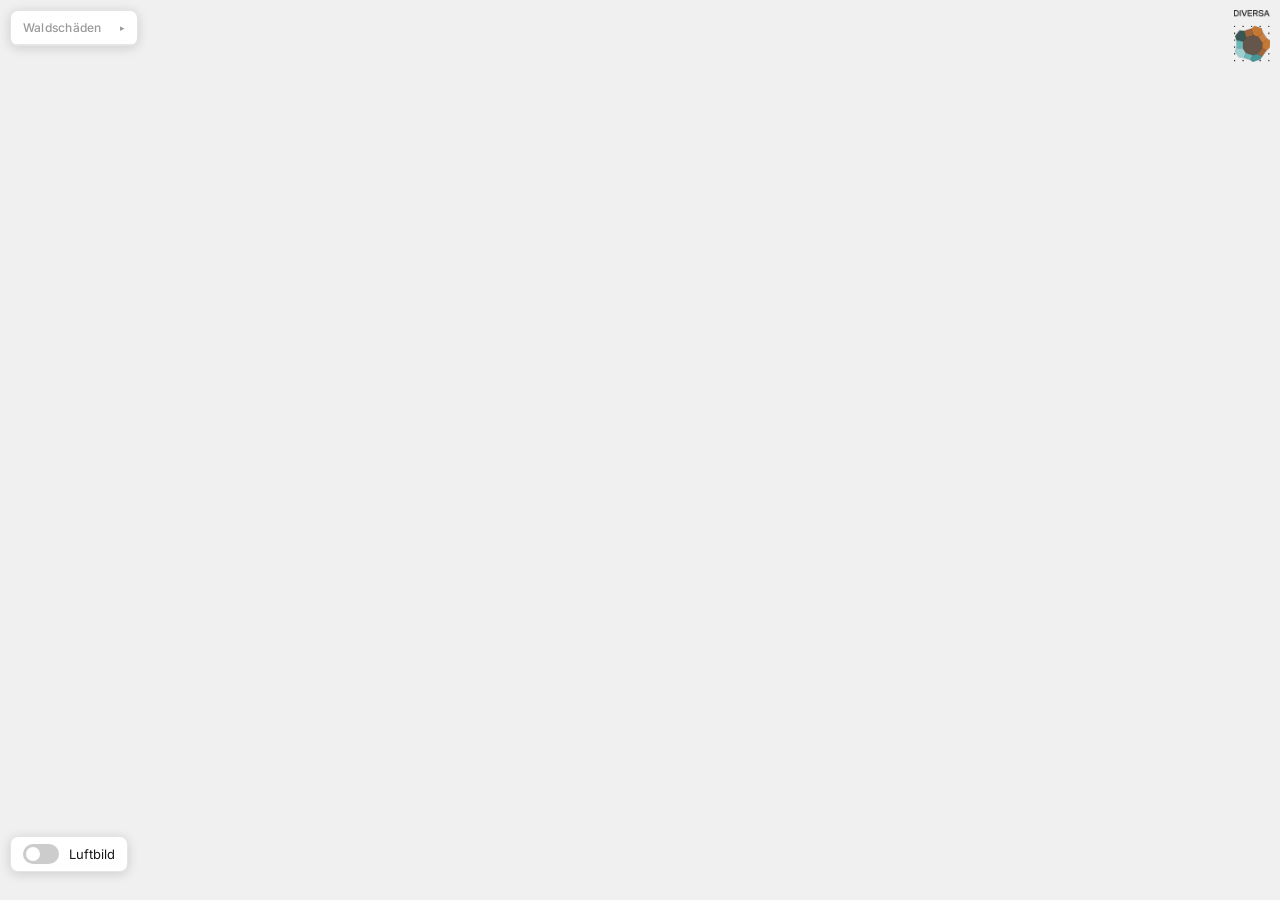
==== index.html @ a2b03061 "update format" ====
<!doctype html>
<html lang="en">

<head>
  <meta charset="utf-8" />
  <meta name="viewport" content="width=device-width,initial-scale=1" />
  <title>DIVERSA map</title>
  <link href="https://unpkg.com/maplibre-gl@5.9.0/dist/maplibre-gl.css" rel="stylesheet" />
  <link href="https://cdn.jsdelivr.net/npm/@photo-sphere-viewer/core@5.14.0/index.min.css" rel="stylesheet" />
  <link href="https://fonts.googleapis.com/css2?family=Inter:wght@400;500&display=swap" rel="stylesheet" />

  <style>
    *,
    *::before,
    *::after {
      box-sizing: border-box;
    }

    :root {
      --c-bg: #ffffff;
      --c-surface: #ffffff;
      --c-border: rgba(0, 0, 0, 0.10);
      --c-text: #1a1a1a;
      --c-muted: rgba(0, 0, 0, 0.40);
      --c-managed: #1a7abf;
      --c-rewilding: #2a9e57;
      --radius: 8px;
      --font-ui: 'Inter', -apple-system, BlinkMacSystemFont, 'Segoe UI', sans-serif;
      --trans: 200ms cubic-bezier(.4, 0, .2, 1);
    }

    html,
    body,
    #map {
      height: 100%;
      margin: 0;
      padding: 0;
    }

    body {
      background: #f0f0f0;
      font-family: var(--font-ui);
    }

    /* ── Map ── */
    #map {
      position: absolute;
      inset: 0;
    }

    /* ── Logo ── */
    #logo-wrap {
      position: absolute;
      top: 10px;
      right: 10px;
      z-index: 10;
    }

    #logo-wrap img {
      height: clamp(28px, 5vw, 52px);
      width: auto;
      opacity: .92;
    }

    /* ── Shared panel ── */
    .panel {
      position: absolute;
      z-index: 10;
      background: var(--c-surface);
      border: 1px solid var(--c-border);
      border-radius: var(--radius);
      box-shadow: 0 2px 12px rgba(0, 0, 0, .15);
      font-family: var(--font-ui);
      font-size: 13px;
      color: var(--c-text);
    }

    /* ── Imagery toggle ── */
    #control {
      bottom: 28px;
      left: 10px;
      display: flex;
      align-items: center;
      gap: 10px;
      padding: 7px 12px;
    }

    .toggle-switch {
      position: relative;
      display: inline-block;
      width: 36px;
      height: 20px;
      flex-shrink: 0;
    }

    .toggle-switch input {
      opacity: 0;
      width: 0;
      height: 0;
    }

    .slider {
      position: absolute;
      inset: 0;
      cursor: pointer;
      background: #ccc;
      border-radius: 20px;
      transition: background var(--trans);
    }

    .slider::before {
      content: '';
      position: absolute;
      width: 14px;
      height: 14px;
      left: 3px;
      bottom: 3px;
      background: white;
      border-radius: 50%;
      transition: transform var(--trans);
    }

    input:checked+.slider {
      background: #2e3236;
    }

    input:checked+.slider::before {
      transform: translateX(16px);
    }

    .layer-label {
      cursor: pointer;
      color: var(--c-text);
      font-size: 13px;
    }

    /* ── Disturbance legend (desktop) ── */
    #disturbanceLegend {
      top: 10px;
      left: 10px;
      min-width: 128px;
      overflow: hidden;
    }

    @media (max-width: 600px) {
      #disturbanceLegend {
        display: none;
      }
    }

    #disturbanceLegend h3 {
      margin: 0;
      padding: 9px 12px;
      font-size: 12px;
      font-weight: 500;
      color: var(--c-muted);
      border-bottom: 1px solid var(--c-border);
      cursor: pointer;
      user-select: none;
      display: flex;
      align-items: center;
      justify-content: space-between;
      gap: 6px;
      letter-spacing: .02em;
    }

    #disturbanceLegend h3::after {
      content: '▸';
      font-size: 9px;
      transition: transform var(--trans);
    }

    #disturbanceLegend.active h3::after {
      transform: rotate(90deg);
    }

    #disturbanceLegend h3:hover {
      color: var(--c-text);
    }

    #legend-items {
      display: none;
      padding: 5px;
    }

    #disturbanceLegend.active #legend-items {
      display: block;
    }

    .legend-item {
      display: flex;
      align-items: center;
      gap: 7px;
      padding: 4px 7px;
      border-radius: 5px;
      cursor: pointer;
      font-size: 12px;
      transition: background var(--trans);
    }

    .legend-item:hover {
      background: rgba(0, 0, 0, .05);
    }

    .legend-swatch {
      width: 10px;
      height: 10px;
      border-radius: 2px;
      flex-shrink: 0;
    }

    .legend-item.off {
      opacity: .3;
    }

    /* ── Mobile legend button ── */
    #mobile-legend-btn {
      display: none;
      position: absolute;
      top: 10px;
      left: 10px;
      z-index: 10;
      align-items: center;
      gap: 7px;
      padding: 7px 12px;
      background: white;
      border: 1px solid var(--c-border);
      border-radius: var(--radius);
      color: var(--c-muted);
      font-family: var(--font-ui);
      font-size: 12px;
      cursor: pointer;
      box-shadow: 0 2px 12px rgba(0, 0, 0, .15);
    }

    @media (max-width: 600px) {
      #mobile-legend-btn {
        display: flex;
      }
    }

    /* ── Mobile legend bottom sheet ── */
    #mobile-legend-sheet {
      display: none;
      position: fixed;
      inset: auto 0 0 0;
      z-index: 200;
      background: white;
      border-top: 1px solid var(--c-border);
      border-radius: 14px 14px 0 0;
      padding: 16px 16px 32px;
      transform: translateY(100%);
      transition: transform 0.3s cubic-bezier(.4, 0, .2, 1);
      box-shadow: 0 -4px 24px rgba(0, 0, 0, .12);
    }

    #mobile-legend-sheet.open {
      transform: translateY(0);
    }

    @media (max-width: 600px) {
      #mobile-legend-sheet {
        display: block;
      }
    }

    .sheet-handle {
      width: 32px;
      height: 4px;
      background: rgba(0, 0, 0, .15);
      border-radius: 2px;
      margin: 0 auto 14px;
    }

    .sheet-title {
      font-size: 11px;
      font-weight: 500;
      letter-spacing: .06em;
      text-transform: uppercase;
      color: var(--c-muted);
      margin-bottom: 10px;
    }

    .sheet-legend-items {
      display: flex;
      flex-wrap: wrap;
      gap: 7px;
    }

    .sheet-legend-item {
      display: flex;
      align-items: center;
      gap: 6px;
      padding: 5px 9px;
      border-radius: 6px;
      background: rgba(0, 0, 0, .04);
      font-size: 12px;
      cursor: pointer;
    }

    .sheet-legend-item.off {
      opacity: .3;
    }

    /* ────────────────────────────────────────────────────────────
       Full-window plot modal
    ──────────────────────────────────────────────────────────── */
    #plot-modal {
      display: none;
      position: fixed;
      inset: 0;
      z-index: 100;
      background: #000;
      flex-direction: column;
      overflow: hidden;
    }

    #plot-modal.open {
      display: flex;
    }

    /* Snap-scroll wrapper */
    #modal-scroll {
      flex: 1;
      overflow-y: scroll;
      scroll-snap-type: y mandatory;
      -webkit-overflow-scrolling: touch;
      scrollbar-width: none;
    }

    #modal-scroll::-webkit-scrollbar {
      display: none;
    }

    /* ── Page 1: 360 viewer ── */
    #viewer-page {
      position: relative;
      width: 100%;
      height: 100dvh;
      scroll-snap-align: start;
      scroll-snap-stop: always;
      flex-shrink: 0;
      overflow: hidden;
    }

    #viewer-container {
      position: absolute;
      inset: 0;
      background: #000;
    }

    #modal-header {
      position: absolute;
      top: 0;
      left: 0;
      right: 0;
      z-index: 10;
      padding: 14px 14px 52px;
      background: linear-gradient(to bottom, rgba(0, 0, 0, .6) 0%, transparent 100%);
      pointer-events: none;
    }

    #modal-plot-title {
      font-size: clamp(14px, 2.5vw, 19px);
      font-weight: 500;
      color: #fff;
      letter-spacing: .01em;
      text-shadow: 0 1px 4px rgba(0, 0, 0, .5);
    }

    #modal-plot-type {
      font-size: 11px;
      letter-spacing: .07em;
      text-transform: uppercase;
      margin-top: 3px;
      color: rgba(255, 255, 255, .75);
      text-shadow: 0 1px 3px rgba(0, 0, 0, .45);
    }

    /* ── Shared round X close button ── */
    .page-close-btn {
      position: absolute;
      top: 14px;
      right: 14px;
      z-index: 30;
      background: rgba(0, 0, 0, .32);
      border: none;
      cursor: pointer;
      color: #fff;
      padding: 0;
      flex-shrink: 0;
      border-radius: 50%;
      width: 34px;
      height: 34px;
      display: flex;
      align-items: center;
      justify-content: center;
      transition: background var(--trans);
      backdrop-filter: blur(4px);
      -webkit-backdrop-filter: blur(4px);
    }

    .page-close-btn:hover {
      background: rgba(0, 0, 0, .58);
    }

    .page-close-btn svg {
      width: 16px;
      height: 16px;
    }

    #lidar-close {
      background: rgba(0, 0, 0, .10);
      color: #333;
      backdrop-filter: none;
      -webkit-backdrop-filter: none;
    }

    #lidar-close:hover {
      background: rgba(0, 0, 0, .22);
    }

    /* ── LiDAR scroll hint ── */
    #scroll-hint {
      position: absolute;
      bottom: 18px;
      left: 50%;
      transform: translateX(-50%);
      z-index: 9999;
      pointer-events: auto;
      cursor: pointer;
      color: #fff;
      font-size: 10px;
      letter-spacing: .08em;
      text-transform: uppercase;
      display: flex;
      flex-direction: row;
      align-items: center;
      gap: 6px;
      animation: hintBob 2.2s ease-in-out infinite;
      background: rgba(0, 0, 0, .42);
      backdrop-filter: blur(6px);
      -webkit-backdrop-filter: blur(6px);
      padding: 7px 14px;
      border-radius: 20px;
      border: 1px solid rgba(255, 255, 255, .18);
      white-space: nowrap;
      font-family: var(--font-ui);
      transition: background var(--trans);
    }

    #scroll-hint:hover {
      background: rgba(0, 0, 0, .62);
      animation-play-state: paused;
    }

    #scroll-hint svg {
      width: 14px;
      height: 14px;
      flex-shrink: 0;
    }

    @keyframes hintBob {

      0%,
      100% {
        transform: translateX(-50%) translateY(0);
        opacity: .9;
      }

      50% {
        transform: translateX(-50%) translateY(5px);
        opacity: 1;
      }
    }

    /* ── Back-to-360 ── */
    #back-to-360 {
      position: absolute;
      top: 58px;
      left: 50%;
      transform: translateX(-50%);
      z-index: 10;
      cursor: pointer;
      color: var(--c-muted);
      font-size: 10px;
      letter-spacing: .08em;
      text-transform: uppercase;
      display: flex;
      flex-direction: row;
      align-items: center;
      gap: 6px;
      background: rgba(0, 0, 0, .07);
      border: 1px solid rgba(0, 0, 0, .10);
      padding: 7px 14px;
      border-radius: 20px;
      white-space: nowrap;
      font-family: var(--font-ui);
      transition: background var(--trans), color var(--trans);
    }

    #back-to-360:hover {
      background: rgba(0, 0, 0, .13);
      color: var(--c-text);
    }

    #back-to-360 svg {
      width: 14px;
      height: 14px;
      flex-shrink: 0;
    }

    /* ── Page 2: LiDAR ── */
    #lidar-page {
      position: relative;
      width: 100%;
      height: 100dvh;
      scroll-snap-align: start;
      scroll-snap-stop: always;
      background: #f5f5f3;
      display: flex;
      flex-direction: column;
      overflow: hidden;
    }

    #lidar-header {
      display: flex;
      align-items: center;
      padding: 14px 16px 12px;
      border-bottom: 1px solid rgba(0, 0, 0, .08);
      background: white;
      flex-shrink: 0;
    }

    #lidar-header h4 {
      margin: 0;
      font-size: 11px;
      font-weight: 500;
      letter-spacing: .08em;
      text-transform: uppercase;
      color: var(--c-muted);
    }

    #lidar-body {
      flex: 1;
      display: flex;
      align-items: center;
      justify-content: center;
      padding: 20px;
      overflow: hidden;
    }

    /* ── LiDAR grid: ALS + MLS sideviews stacked left (2fr), topview right (1fr) ── */
    #lidar-images {
      display: grid;
      grid-template-columns: 2fr 1fr;
      grid-template-rows: 1fr 1fr;
      gap: 14px;
      width: 100%;
      height: 100%;
      max-height: 100%;
    }

    /* ALS sideview: left column, top row */
    #lidar-sideview-als {
      grid-column: 1;
      grid-row: 1;
    }

    /* MLS sideview: left column, bottom row */
    #lidar-sideview-mls {
      grid-column: 1;
      grid-row: 2;
    }

    /* Topview: right column, spans both rows */
    #lidar-topview {
      grid-column: 2;
      grid-row: 1 / 3;
    }

    @media (max-width: 600px) {
      #lidar-images {
        grid-template-columns: 1fr;
        grid-template-rows: auto auto auto;
      }

      #lidar-sideview-als {
        grid-column: 1;
        grid-row: 1;
      }

      #lidar-sideview-mls {
        grid-column: 1;
        grid-row: 2;
      }

      #lidar-topview {
        grid-column: 1;
        grid-row: 3;
      }

      #lidar-body {
        padding: 12px;
      }
    }

    .lidar-card {
      position: relative;
      cursor: zoom-in;
      border-radius: 8px;
      overflow: hidden;
      background: #ddd;
      box-shadow: 0 2px 14px rgba(0, 0, 0, .14);
      transition: transform var(--trans), box-shadow var(--trans);
      min-height: 0;
      display: flex;
      flex-direction: column;
    }

    .lidar-card:hover {
      transform: translateY(-2px);
      box-shadow: 0 6px 24px rgba(0, 0, 0, .2);
    }

    .lidar-card img {
      width: 100%;
      height: 100%;
      object-fit: cover;
      display: block;
      flex: 1;
      min-height: 0;
    }

    .lidar-card-label {
      position: absolute;
      bottom: 0;
      left: 0;
      right: 0;
      padding: 24px 10px 8px;
      background: linear-gradient(to top, rgba(0, 0, 0, .58), transparent);
      font-size: 11px;
      letter-spacing: .07em;
      text-transform: uppercase;
      color: rgba(255, 255, 255, .85);
    }

    .lidar-card-zoom {
      position: absolute;
      top: 8px;
      right: 8px;
      background: rgba(255, 255, 255, .88);
      border-radius: 4px;
      padding: 3px 6px;
      font-size: 10px;
      color: #333;
      opacity: 0;
      transition: opacity var(--trans);
    }

    .lidar-card:hover .lidar-card-zoom {
      opacity: 1;
    }

    /* ── Source badge (ALS / MLS) ── */
    .lidar-source-badge {
      position: absolute;
      top: 8px;
      left: 8px;
      background: rgba(0, 0, 0, .48);
      backdrop-filter: blur(4px);
      -webkit-backdrop-filter: blur(4px);
      border-radius: 4px;
      padding: 3px 7px;
      font-size: 10px;
      letter-spacing: .07em;
      text-transform: uppercase;
      color: rgba(255, 255, 255, .90);
    }

    /* ── Lightbox ── */
    #lightbox {
      display: none;
      position: fixed;
      inset: 0;
      z-index: 300;
      background: rgba(255, 255, 255, .96);
      align-items: center;
      justify-content: center;
      padding: 20px;
      cursor: zoom-out;
    }

    #lightbox.open {
      display: flex;
    }

    #lightbox img {
      max-width: 100%;
      max-height: 100%;
      object-fit: contain;
      border-radius: 4px;
      cursor: default;
      box-shadow: 0 8px 40px rgba(0, 0, 0, .18);
    }

    #lightbox-close {
      position: absolute;
      top: 14px;
      right: 14px;
      background: rgba(0, 0, 0, .08);
      border: none;
      cursor: pointer;
      color: #333;
      border-radius: 50%;
      width: 34px;
      height: 34px;
      display: flex;
      align-items: center;
      justify-content: center;
      transition: background var(--trans);
    }

    #lightbox-close:hover {
      background: rgba(0, 0, 0, .16);
    }

    #lightbox-caption {
      position: absolute;
      bottom: 18px;
      left: 50%;
      transform: translateX(-50%);
      font-size: 10px;
      letter-spacing: .09em;
      text-transform: uppercase;
      color: rgba(0, 0, 0, .35);
      white-space: nowrap;
    }

    /* ── PSV overrides ── */
    .psv-panel-content {
      background: rgba(255, 255, 255, .95) !important;
      color: #1a1a1a !important;
    }

    .psv-panel-resizer {
      background: rgba(0, 0, 0, .08) !important;
    }

    /* ── MapLibre hover popup ── */
    .maplibregl-popup-content {
      background: white !important;
      color: #1a1a1a !important;
      font-family: var(--font-ui) !important;
      font-size: 12px !important;
      padding: 5px 9px !important;
      border-radius: 6px !important;
      border: 1px solid rgba(0, 0, 0, .1) !important;
      box-shadow: 0 2px 10px rgba(0, 0, 0, .15) !important;
    }

    .maplibregl-popup-tip {
      display: none !important;
    }
  </style>
</head>

<body>

  <!-- Logo -->
  <div id="logo-wrap">
    <a href="https://zkfn.de/diversa/" target="_blank" rel="noopener noreferrer">
      <img src="images/ZKfN_Logo_DIVERSA_RGB.webp" alt="DIVERSA Logo" />
    </a>
  </div>

  <!-- Disturbance legend (desktop) -->
  <nav class="panel" id="disturbanceLegend">
    <h3 id="disturbanceLegend-title">Waldschäden</h3>
    <div id="legend-items"></div>
  </nav>

  <!-- Mobile legend button -->
  <button id="mobile-legend-btn" aria-label="Waldschäden anzeigen">
    <svg width="13" height="13" viewBox="0 0 12 12" fill="none">
      <rect x="0" y="0" width="5" height="5" rx="1" fill="currentColor" />
      <rect x="7" y="0" width="5" height="5" rx="1" fill="currentColor" />
      <rect x="0" y="7" width="5" height="5" rx="1" fill="currentColor" />
      <rect x="7" y="7" width="5" height="5" rx="1" fill="currentColor" />
    </svg>
    Waldschäden
  </button>

  <!-- Mobile legend bottom sheet -->
  <div id="mobile-legend-sheet" role="dialog">
    <div class="sheet-handle"></div>
    <div class="sheet-title">Waldschäden</div>
    <div class="sheet-legend-items" id="mobile-legend-items"></div>
  </div>
  <div id="mobile-legend-overlay" style="display:none;position:fixed;inset:0;z-index:199;" onclick="closeMobileSheet()">
  </div>

  <!-- Map -->
  <div id="map"></div>

  <!-- Imagery toggle -->
  <div class="panel" id="control">
    <label class="toggle-switch" aria-label="Luftbild umschalten">
      <input type="checkbox" id="toggle-wms" />
      <span class="slider"></span>
    </label>
    <span class="layer-label">Luftbild</span>
  </div>

  <!-- ── Full-window plot modal ── -->
  <div id="plot-modal" role="dialog" aria-modal="true" aria-labelledby="modal-plot-title">
    <div id="modal-scroll">

      <!-- Page 1: 360 viewer -->
      <div id="viewer-page">
        <div id="viewer-container"></div>

        <div id="modal-header">
          <div>
            <div id="modal-plot-title"></div>
            <div id="modal-plot-type"></div>
          </div>
        </div>

        <button id="modal-close" class="page-close-btn" aria-label="Schließen">
          <svg viewBox="0 0 24 24" fill="none" stroke="currentColor" stroke-width="2.2" stroke-linecap="round">
            <line x1="18" y1="6" x2="6" y2="18" />
            <line x1="6" y1="6" x2="18" y2="18" />
          </svg>
        </button>

        <div id="scroll-hint">
          <svg viewBox="0 0 24 24" fill="none" stroke="currentColor" stroke-width="2" stroke-linecap="round"
            stroke-linejoin="round">
            <polyline points="6 9 12 15 18 9" />
          </svg>
          LiDAR
        </div>
      </div>

      <!-- Page 2: LiDAR -->
      <div id="lidar-page">
        <button id="lidar-close" class="page-close-btn" aria-label="Schließen">
          <svg viewBox="0 0 24 24" fill="none" stroke="currentColor" stroke-width="2.2" stroke-linecap="round">
            <line x1="18" y1="6" x2="6" y2="18" />
            <line x1="6" y1="6" x2="18" y2="18" />
          </svg>
        </button>

        <div id="lidar-header">
          <h4>LiDAR — Bestandsstruktur</h4>
        </div>
        <div id="lidar-body">
          <div id="lidar-images">

            <!-- ALS Sideview — left col, top row -->
            <div class="lidar-card" id="lidar-sideview-als" tabindex="0" role="button"
              aria-label="ALS Seitenansicht vergrößern">
              <img id="lidar-als-img" src="" alt="ALS Seitenansicht" loading="lazy" />
              <div class="lidar-source-badge">ALS</div>
              <div class="lidar-card-label">Seitenansicht</div>
              <div class="lidar-card-zoom">⤢ Vergrößern</div>
            </div>

            <!-- MLS Sideview — left col, bottom row -->
            <div class="lidar-card" id="lidar-sideview-mls" tabindex="0" role="button"
              aria-label="MLS Seitenansicht vergrößern">
              <img id="lidar-mls-img" src="" alt="MLS Seitenansicht" loading="lazy" />
              <div class="lidar-source-badge">MLS</div>
              <div class="lidar-card-label">Seitenansicht</div>
              <div class="lidar-card-zoom">⤢ Vergrößern</div>
            </div>

            <!-- Topview — right col, spans both rows -->
            <div class="lidar-card" id="lidar-topview" tabindex="0" role="button" aria-label="Draufsicht vergrößern">
              <img id="lidar-topview-img" src="" alt="LiDAR Draufsicht" loading="lazy" />
              <div class="lidar-card-label">Draufsicht</div>
              <div class="lidar-card-zoom">⤢ Vergrößern</div>
            </div>

          </div>
        </div>

        <button id="back-to-360" aria-label="Zurück zur 360°-Ansicht">
          <svg viewBox="0 0 24 24" fill="none" stroke="currentColor" stroke-width="2" stroke-linecap="round"
            stroke-linejoin="round">
            <polyline points="18 15 12 9 6 15" />
          </svg>
          360°
        </button>
      </div>

    </div>
  </div>

  <!-- ── Lightbox ── -->
  <div id="lightbox" role="dialog" aria-modal="true">
    <button id="lightbox-close" aria-label="Schließen">
      <svg width="15" height="15" viewBox="0 0 24 24" fill="none" stroke="currentColor" stroke-width="2.2"
        stroke-linecap="round">
        <line x1="18" y1="6" x2="6" y2="18" />
        <line x1="6" y1="6" x2="18" y2="18" />
      </svg>
    </button>
    <img id="lightbox-img" src="" alt="" onclick="event.stopPropagation()" />
    <div id="lightbox-caption"></div>
  </div>

  <!-- ── Scripts ── -->
  <script src="https://unpkg.com/maplibre-gl@5.9.0/dist/maplibre-gl.js"></script>
  <script src="https://unpkg.com/pmtiles@4.3.0/dist/pmtiles.js"></script>
  <script type="importmap">
    {
      "imports": {
        "three": "https://cdn.jsdelivr.net/npm/three@0.164.1/build/three.module.js",
        "@photo-sphere-viewer/core": "https://cdn.jsdelivr.net/npm/@photo-sphere-viewer/core@5.14.0/index.module.js",
        "@photo-sphere-viewer/autorotate-plugin": "https://cdn.jsdelivr.net/npm/@photo-sphere-viewer/autorotate-plugin@5.14.0/index.module.js"
      }
    }
  </script>

  <script>
    const protocol = new pmtiles.Protocol({ metadata: true });
    maplibregl.addProtocol("pmtiles", protocol.tile);

    function closeMobileSheet() {
      document.getElementById('mobile-legend-sheet').classList.remove('open');
      document.getElementById('mobile-legend-overlay').style.display = 'none';
    }
  </script>

  <script type="module">
    import { Viewer } from '@photo-sphere-viewer/core';
    import { AutorotatePlugin } from '@photo-sphere-viewer/autorotate-plugin';

    /* ── Map ── */
    const map = new maplibregl.Map({
      container: 'map',
      zoom: 6.5, center: [9, 53],
      style: 'styles/bm_web_gry_naturwald.json',
      maxZoom: 16, maxPitch: 0,
      maxBounds: [[2.0, 47.0], [18.5, 55.5]]
    });
    map.addControl(new maplibregl.NavigationControl({ showCompass: false }), 'bottom-right');
    map.dragRotate.disable();
    map.keyboard.disable();
    map.touchZoomRotate.disableRotation();

    /* ── WMS imagery ── */
    map.on('load', () => {
      map.addSource('wms-sentinel2', {
        type: 'raster',
        tiles: ['https://sgx.geodatenzentrum.de/wms_sentinel2_de?bbox={bbox-epsg-3857}&format=image/png&service=WMS&version=1.3.0&request=GetMap&crs=EPSG:3857&dpiMode=7&styles=rgb&tilePixelRatio=0&transparent=true&width=256&height=256&contextualWMSLegend=0&layers=rgb_2018'],
        tileSize: 256
      });
      map.addSource('wms-ortho-ni', {
        type: 'raster',
        tiles: ['https://opendata.lgln.niedersachsen.de/doorman/noauth/dop_wms?bbox={bbox-epsg-3857}&format=image/png&service=WMS&version=1.3.0&request=GetMap&crs=EPSG:3857&dpiMode=7&styles=default&tilePixelRatio=0&transparent=true&width=256&height=256&contextualWMSLegend=0&layers=ni_dop20'],
        tileSize: 256
      });
      map.addLayer({ id: 'wms-sentinel2', type: 'raster', source: 'wms-sentinel2', maxzoom: 14, layout: { visibility: 'none' } });
      map.addLayer({ id: 'wms-ortho-ni', type: 'raster', source: 'wms-ortho-ni', minzoom: 14, layout: { visibility: 'none' } });
      document.getElementById('toggle-wms').addEventListener('change', e => {
        const v = e.target.checked ? 'visible' : 'none';
        map.setLayoutProperty('wms-sentinel2', 'visibility', v);
        map.setLayoutProperty('wms-ortho-ni', 'visibility', v);
      });
    });

    /* ── Disturbance layers ── */
    const YEARS = {
      '2018': '#7277fe', '2019': '#6c92f0', '2020': '#66ade1',
      '2021': '#5fc9d3', '2022': '#59e4c5', '2023': '#acf2e2', '2024': '#d6f9f1'
    };
    const yearActive = Object.fromEntries(Object.keys(YEARS).map(y => [y, true]));
    let disturbancesOn = false;

    map.on('load', () => {
      map.addSource('disturbances', {
        type: 'vector',
        url: 'pmtiles://https://raw.githubusercontent.com/wiesehahn/webmaps/main/data/disturbances_2018_2024.pmtiles'
      });
      Object.entries(YEARS).forEach(([year, color]) => {
        map.addLayer({
          id: 'disturbances-' + year, type: 'fill',
          filter: ['==', ['geometry-type'], 'Polygon'],
          source: 'disturbances', 'source-layer': year,
          paint: { 'fill-color': color, 'fill-opacity': 0.75 },
          layout: { visibility: 'none' }
        });
      });
      buildDesktopLegend();
      buildMobileLegend();
    });

    function buildDesktopLegend() {
      const c = document.getElementById('legend-items');
      c.innerHTML = '';
      Object.entries(YEARS).forEach(([year, color]) => {
        const el = document.createElement('div');
        el.className = 'legend-item' + (yearActive[year] ? '' : ' off');
        el.dataset.year = year;
        el.innerHTML = `<div class="legend-swatch" style="background:${color}"></div><span>${year}</span>`;
        el.addEventListener('click', e => { e.stopPropagation(); toggleYear(year); });
        c.appendChild(el);
      });
    }

    function buildMobileLegend() {
      const c = document.getElementById('mobile-legend-items');
      c.innerHTML = '';
      Object.entries(YEARS).forEach(([year, color]) => {
        const el = document.createElement('div');
        el.className = 'sheet-legend-item' + (yearActive[year] ? '' : ' off');
        el.dataset.year = year;
        el.innerHTML = `<div class="legend-swatch" style="background:${color}"></div><span>${year}</span>`;
        el.addEventListener('click', () => toggleYear(year));
        c.appendChild(el);
      });
    }

    function toggleYear(year) {
      if (!disturbancesOn) return;
      yearActive[year] = !yearActive[year];
      map.setLayoutProperty('disturbances-' + year, 'visibility', yearActive[year] ? 'visible' : 'none');
      document.querySelectorAll(`[data-year="${year}"]`).forEach(el => {
        el.classList.toggle('off', !yearActive[year]);
      });
    }

    document.getElementById('disturbanceLegend-title').addEventListener('click', () => {
      disturbancesOn = !disturbancesOn;
      document.getElementById('disturbanceLegend').classList.toggle('active', disturbancesOn);
      Object.keys(YEARS).forEach(year => {
        map.setLayoutProperty('disturbances-' + year, 'visibility',
          (disturbancesOn && yearActive[year]) ? 'visible' : 'none');
      });
    });

    document.getElementById('mobile-legend-btn').addEventListener('click', () => {
      if (!disturbancesOn) {
        disturbancesOn = true;
        Object.keys(YEARS).forEach(year => {
          map.setLayoutProperty('disturbances-' + year, 'visibility', yearActive[year] ? 'visible' : 'none');
        });
      }
      document.getElementById('mobile-legend-sheet').classList.add('open');
      document.getElementById('mobile-legend-overlay').style.display = 'block';
    });

    /* ── Plot markers ── */
    map.on('load', () => {
      map.addSource('plots', { type: 'geojson', data: 'data/plots_diversa.geojson' });
      map.addLayer({
        id: 'plots-layer', type: 'circle', source: 'plots',
        paint: {
          'circle-radius': ['interpolate', ['linear'], ['zoom'], 6, 5, 14, 9],
          'circle-stroke-width': 2,
          'circle-color': [
            'case',
            ['==', ['get', 'plot_type'], 'managed'], 'dodgerblue',
            ['==', ['get', 'plot_type'], 'rewilding'], 'mediumseagreen',
            'red'
          ],
          'circle-stroke-color': 'white'
        }
      });

      const tooltip = new maplibregl.Popup({ closeButton: false, closeOnClick: false, offset: 12 });
      map.on('mouseenter', 'plots-layer', e => {
        map.getCanvas().style.cursor = 'pointer';
        const coords = e.features[0].geometry.coordinates.slice();
        tooltip.setLngLat(coords)
          .setHTML(`<strong>${e.features[0].properties.plot_id}</strong>`)
          .addTo(map);
      });
      map.on('mouseleave', 'plots-layer', () => {
        map.getCanvas().style.cursor = '';
        tooltip.remove();
      });
      map.on('click', 'plots-layer', e => openPlotModal(e.features[0].properties));
    });

    /* ── Modal ── */
    let activeAudio = null, activeFadeId = null, activeViewer = null;

    function openPlotModal(props) {
      const { plot_id, plot_type, image_url, sound_url } = props;

      // Reset to first page (360)
      document.getElementById('modal-scroll').scrollTop = 0;

      // Header info
      document.getElementById('modal-plot-title').textContent = plot_id;
      const typeEl = document.getElementById('modal-plot-type');
      typeEl.textContent = plot_type;
      typeEl.style.color = plot_type === 'managed'
        ? 'rgba(120,210,255,.9)' : 'rgba(100,240,160,.9)';

      // LiDAR images — ALS sideview, MLS sideview, topview
      document.getElementById('lidar-als-img').src = `images/sideview/${plot_id}.webp`;
      document.getElementById('lidar-mls-img').src = `images/sideview/mls/${plot_id}.webp`;
      document.getElementById('lidar-topview-img').src = `images/topview/${plot_id}.webp`;

      // Show
      document.getElementById('plot-modal').classList.add('open');
      document.body.style.overflow = 'hidden';

      // 360 viewer
      if (activeViewer) { try { activeViewer.destroy(); } catch (e) { } activeViewer = null; }
      const container = document.getElementById('viewer-container');
      container.innerHTML = '';

      setTimeout(() => {
        activeViewer = new Viewer({
          container,
          panorama: image_url,
          navbar: ['autorotate', 'fullscreen'],
          fisheye: true,
          defaultZoomLvl: 0,
          plugins: [
            AutorotatePlugin.withConfig({
              autostartDelay: 800,
              autorotateSpeed: '2rpm',
              autostartOnIdle: false
            })
          ]
        });
        activeViewer.getPlugin(AutorotatePlugin).start();
      }, 60);

      // Audio
      stopAudio();
      if (sound_url) {
        activeAudio = new Audio(sound_url);
        activeAudio.loop = true;
        activeAudio.volume = 0;
        activeAudio.play().catch(() => { });
        fadeVolume(activeAudio, 0, 0.5, 3000);
      }
    }

    function closePlotModal() {
      stopAudio();
      document.getElementById('plot-modal').classList.remove('open');
      document.body.style.overflow = '';
      if (activeViewer) { try { activeViewer.destroy(); } catch (e) { } activeViewer = null; }
      document.getElementById('viewer-container').innerHTML = '';
    }

    function stopAudio() {
      if (activeFadeId) { clearInterval(activeFadeId); activeFadeId = null; }
      if (activeAudio) {
        const a = activeAudio; activeAudio = null;
        fadeVolume(a, a.volume, 0, 1800, () => { a.pause(); a.currentTime = 0; });
      }
    }

    function fadeVolume(audio, from, to, duration, onDone) {
      const steps = 50, intervalMs = duration / steps, delta = (to - from) / steps;
      let step = 0;
      const id = setInterval(() => {
        step++;
        audio.volume = Math.max(0, Math.min(1, from + delta * step));
        if (step >= steps) { clearInterval(id); if (onDone) onDone(); }
      }, intervalMs);
      if (to > from) activeFadeId = id;
    }

    /* Close ── */
    document.getElementById('modal-close').addEventListener('click', closePlotModal);
    document.getElementById('lidar-close').addEventListener('click', closePlotModal);

    document.getElementById('scroll-hint').addEventListener('click', () => {
      const scroller = document.getElementById('modal-scroll');
      scroller.scrollTo({ top: scroller.clientHeight, behavior: 'smooth' });
    });

    document.getElementById('back-to-360').addEventListener('click', () => {
      document.getElementById('modal-scroll').scrollTo({ top: 0, behavior: 'smooth' });
    });

    document.addEventListener('keydown', e => {
      if (e.key === 'Escape') {
        if (document.getElementById('lightbox').classList.contains('open')) closeLightbox();
        else if (document.getElementById('plot-modal').classList.contains('open')) closePlotModal();
      }
    });

    // Swipe-down to close (only when on page 1, scroll == 0)
    let touchStartY = 0;
    const modalEl = document.getElementById('plot-modal');
    modalEl.addEventListener('touchstart', e => {
      touchStartY = e.touches[0].clientY;
    }, { passive: true });
    modalEl.addEventListener('touchend', e => {
      const dy = e.changedTouches[0].clientY - touchStartY;
      const atTop = document.getElementById('modal-scroll').scrollTop < 10;
      if (dy > 85 && atTop) closePlotModal();
    }, { passive: true });

    /* ── Lightbox ── */
    function openLightbox(src, caption) {
      document.getElementById('lightbox-img').src = src;
      document.getElementById('lightbox-caption').textContent = caption || '';
      document.getElementById('lightbox').classList.add('open');
    }
    function closeLightbox() {
      document.getElementById('lightbox').classList.remove('open');
    }
    document.getElementById('lightbox').addEventListener('click', closeLightbox);
    document.getElementById('lightbox-close').addEventListener('click', closeLightbox);

    document.getElementById('lidar-sideview-als').addEventListener('click', () => {
      openLightbox(document.getElementById('lidar-als-img').src, 'ALS — Seitenansicht');
    });
    document.getElementById('lidar-sideview-mls').addEventListener('click', () => {
      openLightbox(document.getElementById('lidar-mls-img').src, 'MLS — Seitenansicht');
    });
    document.getElementById('lidar-topview').addEventListener('click', () => {
      openLightbox(document.getElementById('lidar-topview-img').src, 'LiDAR — Draufsicht');
    });
    ['lidar-sideview-als', 'lidar-sideview-mls', 'lidar-topview'].forEach(id => {
      document.getElementById(id).addEventListener('keydown', e => {
        if (e.key === 'Enter' || e.key === ' ') e.target.click();
      });
    });
  </script>
</body>

</html>
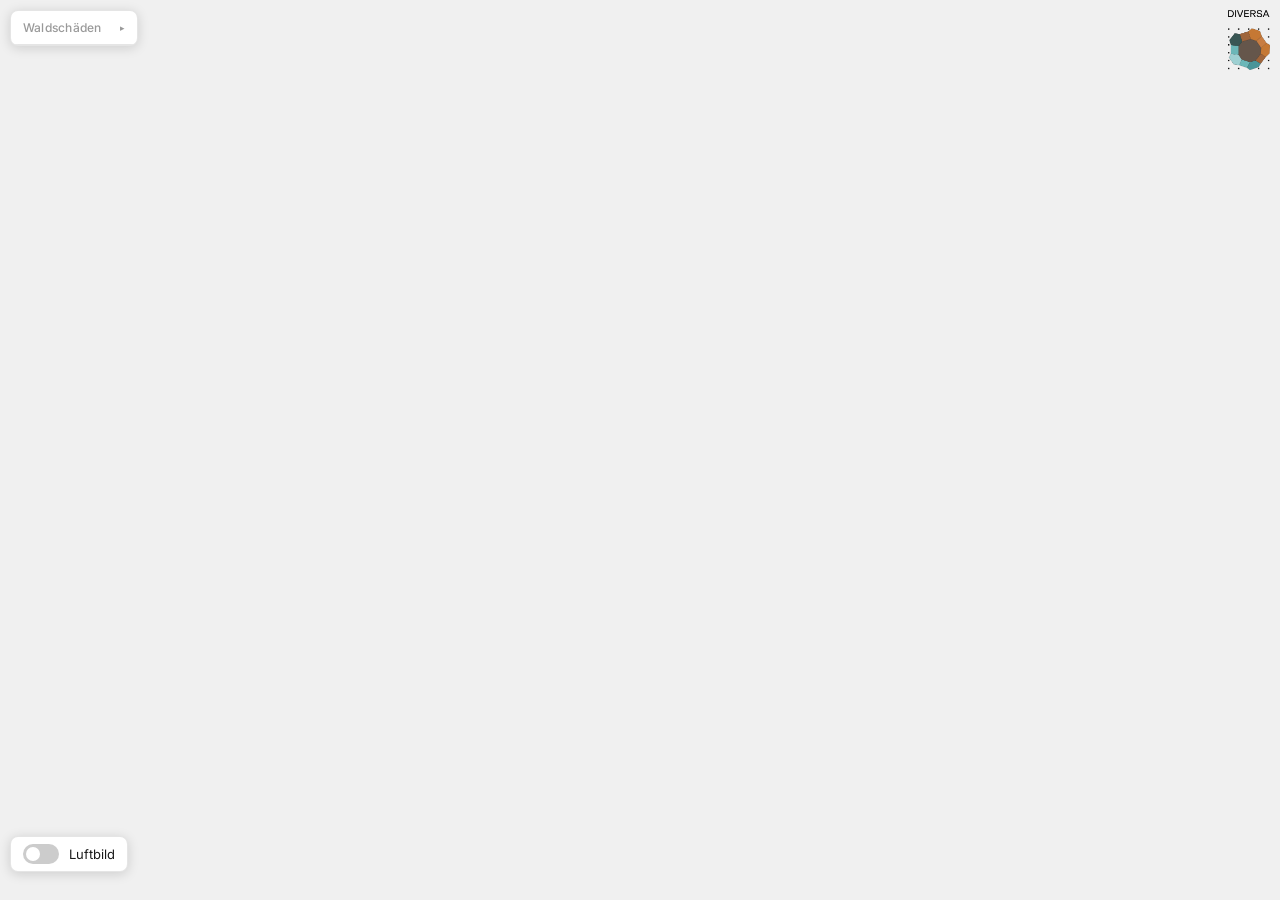
==== commit ce789687: "improve mobile display" ====
--- a/index.html
+++ b/index.html
@@ -57,7 +57,7 @@
     }
 
     #logo-wrap img {
-      height: clamp(28px, 5vw, 52px);
+      height: clamp(40px, 5vw, 60px);
       width: auto;
       opacity: .92;
     }
@@ -233,6 +233,16 @@
       box-shadow: 0 2px 12px rgba(0, 0, 0, .15);
     }
 
+    #mobile-legend-btn.active {
+      background: #2e3236;
+      color: white;
+      border-color: #2e3236;
+    }
+
+    #mobile-legend-btn.active svg {
+      color: white;
+    }
+
     @media (max-width: 600px) {
       #mobile-legend-btn {
         display: flex;
@@ -252,10 +262,13 @@
       transform: translateY(100%);
       transition: transform 0.3s cubic-bezier(.4, 0, .2, 1);
       box-shadow: 0 -4px 24px rgba(0, 0, 0, .12);
+      pointer-events: none;
+      /* default */
     }
 
     #mobile-legend-sheet.open {
       transform: translateY(0);
+      pointer-events: auto;
     }
 
     @media (max-width: 600px) {
@@ -930,7 +943,9 @@
 
     function closeMobileSheet() {
       document.getElementById('mobile-legend-sheet').classList.remove('open');
-      document.getElementById('mobile-legend-overlay').style.display = 'none';
+      const overlay = document.getElementById('mobile-legend-overlay');
+      overlay.style.display = 'none';
+      overlay.style.pointerEvents = 'none'; // belt-and-suspenders
     }
   </script>
 
@@ -944,9 +959,21 @@
       zoom: 6.5, center: [9, 53],
       style: 'styles/bm_web_gry_naturwald.json',
       maxZoom: 16, maxPitch: 0,
-      maxBounds: [[2.0, 47.0], [18.5, 55.5]]
+      maxBounds: [[2.0, 47.0], [18.5, 55.5]],
+      attributionControl: false
     });
-    map.addControl(new maplibregl.NavigationControl({ showCompass: false }), 'bottom-right');
+
+    if (window.innerWidth > 768) {
+      map.addControl(
+        new maplibregl.AttributionControl({ compact: true }),
+        'bottom-right'
+      );
+      map.addControl(
+        new maplibregl.NavigationControl({ showCompass: false }),
+        'bottom-right'
+      );
+    }
+    //   map.addControl(new maplibregl.NavigationControl({ showCompass: false }), 'bottom-right');
     map.dragRotate.disable();
     map.keyboard.disable();
     map.touchZoomRotate.disableRotation();
@@ -1043,14 +1070,24 @@
     });
 
     document.getElementById('mobile-legend-btn').addEventListener('click', () => {
-      if (!disturbancesOn) {
-        disturbancesOn = true;
-        Object.keys(YEARS).forEach(year => {
-          map.setLayoutProperty('disturbances-' + year, 'visibility', yearActive[year] ? 'visible' : 'none');
-        });
-      }
-      document.getElementById('mobile-legend-sheet').classList.add('open');
-      document.getElementById('mobile-legend-overlay').style.display = 'block';
+      disturbancesOn = !disturbancesOn;
+
+      // Toggle active class on button (visual feedback)
+      document.getElementById('mobile-legend-btn').classList.toggle('active', disturbancesOn);
+
+      // Show/hide layers
+      Object.keys(YEARS).forEach(year => {
+        map.setLayoutProperty('disturbances-' + year, 'visibility',
+          (disturbancesOn && yearActive[year]) ? 'visible' : 'none');
+      });
+
+      // Open/close sheet
+      if (disturbancesOn) {
+        document.getElementById('mobile-legend-sheet').classList.add('open');
+        document.getElementById('mobile-legend-overlay').style.display = 'block';
+      } else {
+        closeMobileSheet();
+      }
     });
 
     /* ── Plot markers ── */
@@ -1090,7 +1127,7 @@
     let activeAudio = null, activeFadeId = null, activeViewer = null;
 
     function openPlotModal(props) {
-      const { plot_id, plot_type, image_url, sound_url } = props;
+      const { plot_id, plot_type, image_url_local, sound_url } = props;
 
       // Reset to first page (360)
       document.getElementById('modal-scroll').scrollTop = 0;
@@ -1119,7 +1156,7 @@
       setTimeout(() => {
         activeViewer = new Viewer({
           container,
-          panorama: image_url,
+          panorama: image_url_local,
           navbar: ['autorotate', 'fullscreen'],
           fisheye: true,
           defaultZoomLvl: 0,
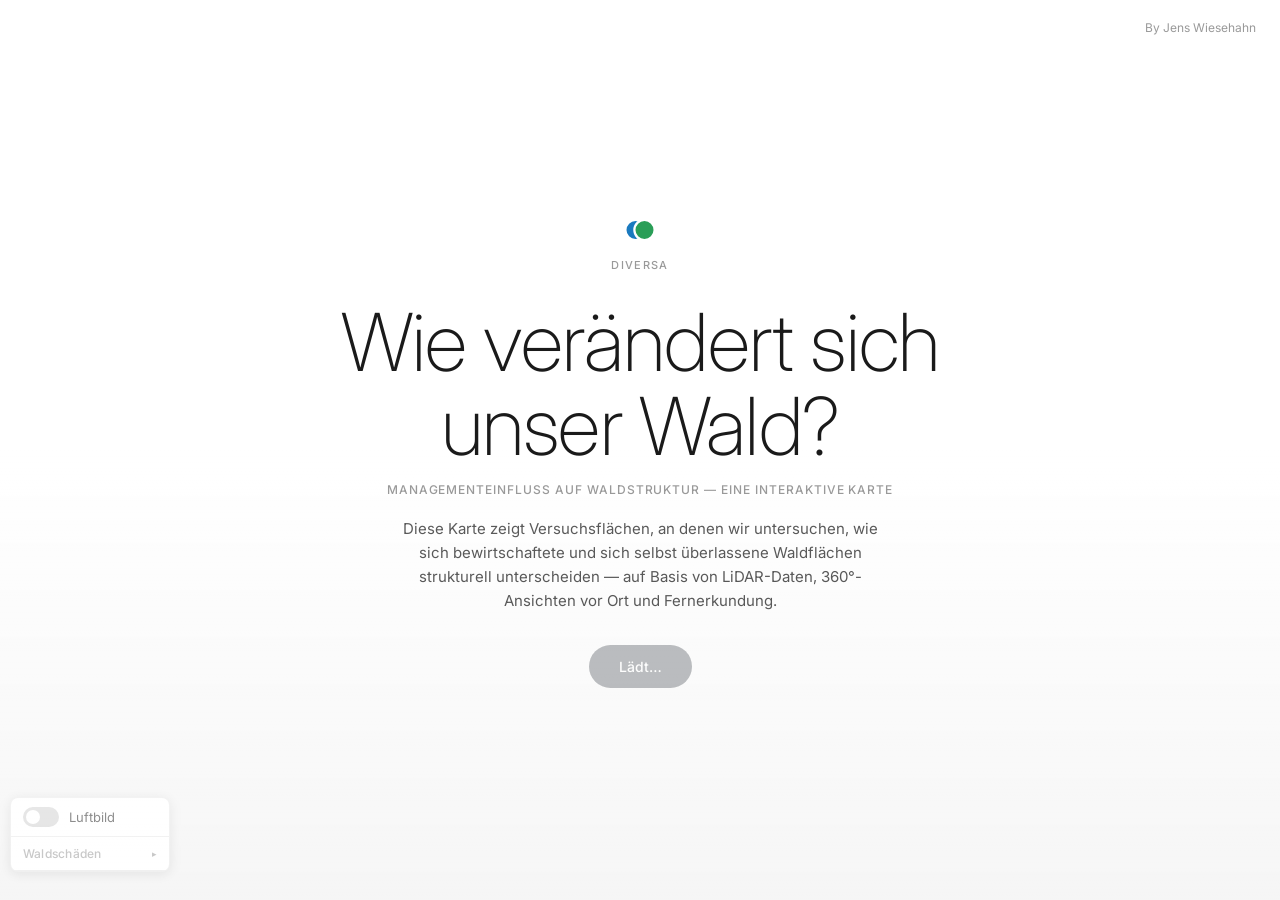
==== commit 149541bb: "Add entry screen, LiDAR explainer page, and unified map controls" ====
--- a/index.html
+++ b/index.html
@@ -3,1271 +3,16 @@
 
 <head>
   <meta charset="utf-8" />
+  <meta http-equiv="refresh" content="0; url=map/" />
   <meta name="viewport" content="width=device-width,initial-scale=1" />
+  <meta name="theme-color" content="#2e3236" />
   <title>DIVERSA map</title>
-  <link href="https://unpkg.com/maplibre-gl@5.9.0/dist/maplibre-gl.css" rel="stylesheet" />
-  <link href="https://cdn.jsdelivr.net/npm/@photo-sphere-viewer/core@5.14.0/index.min.css" rel="stylesheet" />
-  <link href="https://fonts.googleapis.com/css2?family=Inter:wght@400;500&display=swap" rel="stylesheet" />
-
-  <style>
-    *,
-    *::before,
-    *::after {
-      box-sizing: border-box;
-    }
-
-    :root {
-      --c-bg: #ffffff;
-      --c-surface: #ffffff;
-      --c-border: rgba(0, 0, 0, 0.10);
-      --c-text: #1a1a1a;
-      --c-muted: rgba(0, 0, 0, 0.40);
-      --c-managed: #1a7abf;
-      --c-rewilding: #2a9e57;
-      --radius: 8px;
-      --font-ui: 'Inter', -apple-system, BlinkMacSystemFont, 'Segoe UI', sans-serif;
-      --trans: 200ms cubic-bezier(.4, 0, .2, 1);
-    }
-
-    html,
-    body,
-    #map {
-      height: 100%;
-      margin: 0;
-      padding: 0;
-    }
-
-    body {
-      background: #f0f0f0;
-      font-family: var(--font-ui);
-    }
-
-    /* ── Map ── */
-    #map {
-      position: absolute;
-      inset: 0;
-    }
-
-    /* ── Logo ── */
-    #logo-wrap {
-      position: absolute;
-      top: 10px;
-      right: 10px;
-      z-index: 10;
-    }
-
-    #logo-wrap img {
-      height: clamp(40px, 5vw, 60px);
-      width: auto;
-      opacity: .92;
-    }
-
-    /* ── Shared panel ── */
-    .panel {
-      position: absolute;
-      z-index: 10;
-      background: var(--c-surface);
-      border: 1px solid var(--c-border);
-      border-radius: var(--radius);
-      box-shadow: 0 2px 12px rgba(0, 0, 0, .15);
-      font-family: var(--font-ui);
-      font-size: 13px;
-      color: var(--c-text);
-    }
-
-    /* ── Imagery toggle ── */
-    #control {
-      bottom: 28px;
-      left: 10px;
-      display: flex;
-      align-items: center;
-      gap: 10px;
-      padding: 7px 12px;
-    }
-
-    .toggle-switch {
-      position: relative;
-      display: inline-block;
-      width: 36px;
-      height: 20px;
-      flex-shrink: 0;
-    }
-
-    .toggle-switch input {
-      opacity: 0;
-      width: 0;
-      height: 0;
-    }
-
-    .slider {
-      position: absolute;
-      inset: 0;
-      cursor: pointer;
-      background: #ccc;
-      border-radius: 20px;
-      transition: background var(--trans);
-    }
-
-    .slider::before {
-      content: '';
-      position: absolute;
-      width: 14px;
-      height: 14px;
-      left: 3px;
-      bottom: 3px;
-      background: white;
-      border-radius: 50%;
-      transition: transform var(--trans);
-    }
-
-    input:checked+.slider {
-      background: #2e3236;
-    }
-
-    input:checked+.slider::before {
-      transform: translateX(16px);
-    }
-
-    .layer-label {
-      cursor: pointer;
-      color: var(--c-text);
-      font-size: 13px;
-    }
-
-    /* ── Disturbance legend (desktop) ── */
-    #disturbanceLegend {
-      top: 10px;
-      left: 10px;
-      min-width: 128px;
-      overflow: hidden;
-    }
-
-    @media (max-width: 600px) {
-      #disturbanceLegend {
-        display: none;
-      }
-    }
-
-    #disturbanceLegend h3 {
-      margin: 0;
-      padding: 9px 12px;
-      font-size: 12px;
-      font-weight: 500;
-      color: var(--c-muted);
-      border-bottom: 1px solid var(--c-border);
-      cursor: pointer;
-      user-select: none;
-      display: flex;
-      align-items: center;
-      justify-content: space-between;
-      gap: 6px;
-      letter-spacing: .02em;
-    }
-
-    #disturbanceLegend h3::after {
-      content: '▸';
-      font-size: 9px;
-      transition: transform var(--trans);
-    }
-
-    #disturbanceLegend.active h3::after {
-      transform: rotate(90deg);
-    }
-
-    #disturbanceLegend h3:hover {
-      color: var(--c-text);
-    }
-
-    #legend-items {
-      display: none;
-      padding: 5px;
-    }
-
-    #disturbanceLegend.active #legend-items {
-      display: block;
-    }
-
-    .legend-item {
-      display: flex;
-      align-items: center;
-      gap: 7px;
-      padding: 4px 7px;
-      border-radius: 5px;
-      cursor: pointer;
-      font-size: 12px;
-      transition: background var(--trans);
-    }
-
-    .legend-item:hover {
-      background: rgba(0, 0, 0, .05);
-    }
-
-    .legend-swatch {
-      width: 10px;
-      height: 10px;
-      border-radius: 2px;
-      flex-shrink: 0;
-    }
-
-    .legend-item.off {
-      opacity: .3;
-    }
-
-    /* ── Mobile legend button ── */
-    #mobile-legend-btn {
-      display: none;
-      position: absolute;
-      top: 10px;
-      left: 10px;
-      z-index: 10;
-      align-items: center;
-      gap: 7px;
-      padding: 7px 12px;
-      background: white;
-      border: 1px solid var(--c-border);
-      border-radius: var(--radius);
-      color: var(--c-muted);
-      font-family: var(--font-ui);
-      font-size: 12px;
-      cursor: pointer;
-      box-shadow: 0 2px 12px rgba(0, 0, 0, .15);
-    }
-
-    #mobile-legend-btn.active {
-      background: #2e3236;
-      color: white;
-      border-color: #2e3236;
-    }
-
-    #mobile-legend-btn.active svg {
-      color: white;
-    }
-
-    @media (max-width: 600px) {
-      #mobile-legend-btn {
-        display: flex;
-      }
-    }
-
-    /* ── Mobile legend bottom sheet ── */
-    #mobile-legend-sheet {
-      display: none;
-      position: fixed;
-      inset: auto 0 0 0;
-      z-index: 200;
-      background: white;
-      border-top: 1px solid var(--c-border);
-      border-radius: 14px 14px 0 0;
-      padding: 16px 16px 32px;
-      transform: translateY(100%);
-      transition: transform 0.3s cubic-bezier(.4, 0, .2, 1);
-      box-shadow: 0 -4px 24px rgba(0, 0, 0, .12);
-      pointer-events: none;
-      /* default */
-    }
-
-    #mobile-legend-sheet.open {
-      transform: translateY(0);
-      pointer-events: auto;
-    }
-
-    @media (max-width: 600px) {
-      #mobile-legend-sheet {
-        display: block;
-      }
-    }
-
-    .sheet-handle {
-      width: 32px;
-      height: 4px;
-      background: rgba(0, 0, 0, .15);
-      border-radius: 2px;
-      margin: 0 auto 14px;
-    }
-
-    .sheet-title {
-      font-size: 11px;
-      font-weight: 500;
-      letter-spacing: .06em;
-      text-transform: uppercase;
-      color: var(--c-muted);
-      margin-bottom: 10px;
-    }
-
-    .sheet-legend-items {
-      display: flex;
-      flex-wrap: wrap;
-      gap: 7px;
-    }
-
-    .sheet-legend-item {
-      display: flex;
-      align-items: center;
-      gap: 6px;
-      padding: 5px 9px;
-      border-radius: 6px;
-      background: rgba(0, 0, 0, .04);
-      font-size: 12px;
-      cursor: pointer;
-    }
-
-    .sheet-legend-item.off {
-      opacity: .3;
-    }
-
-    /* ────────────────────────────────────────────────────────────
-       Full-window plot modal
-    ──────────────────────────────────────────────────────────── */
-    #plot-modal {
-      display: none;
-      position: fixed;
-      inset: 0;
-      z-index: 100;
-      background: #000;
-      flex-direction: column;
-      overflow: hidden;
-    }
-
-    #plot-modal.open {
-      display: flex;
-    }
-
-    /* Snap-scroll wrapper */
-    #modal-scroll {
-      flex: 1;
-      overflow-y: scroll;
-      scroll-snap-type: y mandatory;
-      -webkit-overflow-scrolling: touch;
-      scrollbar-width: none;
-    }
-
-    #modal-scroll::-webkit-scrollbar {
-      display: none;
-    }
-
-    /* ── Page 1: 360 viewer ── */
-    #viewer-page {
-      position: relative;
-      width: 100%;
-      height: 100dvh;
-      scroll-snap-align: start;
-      scroll-snap-stop: always;
-      flex-shrink: 0;
-      overflow: hidden;
-    }
-
-    #viewer-container {
-      position: absolute;
-      inset: 0;
-      background: #000;
-    }
-
-    #modal-header {
-      position: absolute;
-      top: 0;
-      left: 0;
-      right: 0;
-      z-index: 10;
-      padding: 14px 14px 52px;
-      background: linear-gradient(to bottom, rgba(0, 0, 0, .6) 0%, transparent 100%);
-      pointer-events: none;
-    }
-
-    #modal-plot-title {
-      font-size: clamp(14px, 2.5vw, 19px);
-      font-weight: 500;
-      color: #fff;
-      letter-spacing: .01em;
-      text-shadow: 0 1px 4px rgba(0, 0, 0, .5);
-    }
-
-    #modal-plot-type {
-      font-size: 11px;
-      letter-spacing: .07em;
-      text-transform: uppercase;
-      margin-top: 3px;
-      color: rgba(255, 255, 255, .75);
-      text-shadow: 0 1px 3px rgba(0, 0, 0, .45);
-    }
-
-    /* ── Shared round X close button ── */
-    .page-close-btn {
-      position: absolute;
-      top: 14px;
-      right: 14px;
-      z-index: 30;
-      background: rgba(0, 0, 0, .32);
-      border: none;
-      cursor: pointer;
-      color: #fff;
-      padding: 0;
-      flex-shrink: 0;
-      border-radius: 50%;
-      width: 34px;
-      height: 34px;
-      display: flex;
-      align-items: center;
-      justify-content: center;
-      transition: background var(--trans);
-      backdrop-filter: blur(4px);
-      -webkit-backdrop-filter: blur(4px);
-    }
-
-    .page-close-btn:hover {
-      background: rgba(0, 0, 0, .58);
-    }
-
-    .page-close-btn svg {
-      width: 16px;
-      height: 16px;
-    }
-
-    #lidar-close {
-      background: rgba(0, 0, 0, .10);
-      color: #333;
-      backdrop-filter: none;
-      -webkit-backdrop-filter: none;
-    }
-
-    #lidar-close:hover {
-      background: rgba(0, 0, 0, .22);
-    }
-
-    /* ── LiDAR scroll hint ── */
-    #scroll-hint {
-      position: absolute;
-      bottom: 18px;
-      left: 50%;
-      transform: translateX(-50%);
-      z-index: 9999;
-      pointer-events: auto;
-      cursor: pointer;
-      color: #fff;
-      font-size: 10px;
-      letter-spacing: .08em;
-      text-transform: uppercase;
-      display: flex;
-      flex-direction: row;
-      align-items: center;
-      gap: 6px;
-      animation: hintBob 2.2s ease-in-out infinite;
-      background: rgba(0, 0, 0, .42);
-      backdrop-filter: blur(6px);
-      -webkit-backdrop-filter: blur(6px);
-      padding: 7px 14px;
-      border-radius: 20px;
-      border: 1px solid rgba(255, 255, 255, .18);
-      white-space: nowrap;
-      font-family: var(--font-ui);
-      transition: background var(--trans);
-    }
-
-    #scroll-hint:hover {
-      background: rgba(0, 0, 0, .62);
-      animation-play-state: paused;
-    }
-
-    #scroll-hint svg {
-      width: 14px;
-      height: 14px;
-      flex-shrink: 0;
-    }
-
-    @keyframes hintBob {
-
-      0%,
-      100% {
-        transform: translateX(-50%) translateY(0);
-        opacity: .9;
-      }
-
-      50% {
-        transform: translateX(-50%) translateY(5px);
-        opacity: 1;
-      }
-    }
-
-    /* ── Back-to-360 ── */
-    #back-to-360 {
-      position: absolute;
-      top: 58px;
-      left: 50%;
-      transform: translateX(-50%);
-      z-index: 10;
-      cursor: pointer;
-      color: var(--c-muted);
-      font-size: 10px;
-      letter-spacing: .08em;
-      text-transform: uppercase;
-      display: flex;
-      flex-direction: row;
-      align-items: center;
-      gap: 6px;
-      background: rgba(0, 0, 0, .07);
-      border: 1px solid rgba(0, 0, 0, .10);
-      padding: 7px 14px;
-      border-radius: 20px;
-      white-space: nowrap;
-      font-family: var(--font-ui);
-      transition: background var(--trans), color var(--trans);
-    }
-
-    #back-to-360:hover {
-      background: rgba(0, 0, 0, .13);
-      color: var(--c-text);
-    }
-
-    #back-to-360 svg {
-      width: 14px;
-      height: 14px;
-      flex-shrink: 0;
-    }
-
-    /* ── Page 2: LiDAR ── */
-    #lidar-page {
-      position: relative;
-      width: 100%;
-      height: 100dvh;
-      scroll-snap-align: start;
-      scroll-snap-stop: always;
-      background: #f5f5f3;
-      display: flex;
-      flex-direction: column;
-      overflow: hidden;
-    }
-
-    #lidar-header {
-      display: flex;
-      align-items: center;
-      padding: 14px 16px 12px;
-      border-bottom: 1px solid rgba(0, 0, 0, .08);
-      background: white;
-      flex-shrink: 0;
-    }
-
-    #lidar-header h4 {
-      margin: 0;
-      font-size: 11px;
-      font-weight: 500;
-      letter-spacing: .08em;
-      text-transform: uppercase;
-      color: var(--c-muted);
-    }
-
-    #lidar-body {
-      flex: 1;
-      display: flex;
-      align-items: center;
-      justify-content: center;
-      padding: 20px;
-      overflow: hidden;
-    }
-
-    /* ── LiDAR grid: ALS + MLS sideviews stacked left (2fr), topview right (1fr) ── */
-    #lidar-images {
-      display: grid;
-      grid-template-columns: 2fr 1fr;
-      grid-template-rows: 1fr 1fr;
-      gap: 14px;
-      width: 100%;
-      height: 100%;
-      max-height: 100%;
-    }
-
-    /* ALS sideview: left column, top row */
-    #lidar-sideview-als {
-      grid-column: 1;
-      grid-row: 1;
-    }
-
-    /* MLS sideview: left column, bottom row */
-    #lidar-sideview-mls {
-      grid-column: 1;
-      grid-row: 2;
-    }
-
-    /* Topview: right column, spans both rows */
-    #lidar-topview {
-      grid-column: 2;
-      grid-row: 1 / 3;
-    }
-
-    @media (max-width: 600px) {
-      #lidar-images {
-        grid-template-columns: 1fr;
-        grid-template-rows: auto auto auto;
-      }
-
-      #lidar-sideview-als {
-        grid-column: 1;
-        grid-row: 1;
-      }
-
-      #lidar-sideview-mls {
-        grid-column: 1;
-        grid-row: 2;
-      }
-
-      #lidar-topview {
-        grid-column: 1;
-        grid-row: 3;
-      }
-
-      #lidar-body {
-        padding: 12px;
-      }
-    }
-
-    .lidar-card {
-      position: relative;
-      cursor: zoom-in;
-      border-radius: 8px;
-      overflow: hidden;
-      background: #ddd;
-      box-shadow: 0 2px 14px rgba(0, 0, 0, .14);
-      transition: transform var(--trans), box-shadow var(--trans);
-      min-height: 0;
-      display: flex;
-      flex-direction: column;
-    }
-
-    .lidar-card:hover {
-      transform: translateY(-2px);
-      box-shadow: 0 6px 24px rgba(0, 0, 0, .2);
-    }
-
-    .lidar-card img {
-      width: 100%;
-      height: 100%;
-      object-fit: cover;
-      display: block;
-      flex: 1;
-      min-height: 0;
-    }
-
-    .lidar-card-label {
-      position: absolute;
-      bottom: 0;
-      left: 0;
-      right: 0;
-      padding: 24px 10px 8px;
-      background: linear-gradient(to top, rgba(0, 0, 0, .58), transparent);
-      font-size: 11px;
-      letter-spacing: .07em;
-      text-transform: uppercase;
-      color: rgba(255, 255, 255, .85);
-    }
-
-    .lidar-card-zoom {
-      position: absolute;
-      top: 8px;
-      right: 8px;
-      background: rgba(255, 255, 255, .88);
-      border-radius: 4px;
-      padding: 3px 6px;
-      font-size: 10px;
-      color: #333;
-      opacity: 0;
-      transition: opacity var(--trans);
-    }
-
-    .lidar-card:hover .lidar-card-zoom {
-      opacity: 1;
-    }
-
-    /* ── Source badge (ALS / MLS) ── */
-    .lidar-source-badge {
-      position: absolute;
-      top: 8px;
-      left: 8px;
-      background: rgba(0, 0, 0, .48);
-      backdrop-filter: blur(4px);
-      -webkit-backdrop-filter: blur(4px);
-      border-radius: 4px;
-      padding: 3px 7px;
-      font-size: 10px;
-      letter-spacing: .07em;
-      text-transform: uppercase;
-      color: rgba(255, 255, 255, .90);
-    }
-
-    /* ── Lightbox ── */
-    #lightbox {
-      display: none;
-      position: fixed;
-      inset: 0;
-      z-index: 300;
-      background: rgba(255, 255, 255, .96);
-      align-items: center;
-      justify-content: center;
-      padding: 20px;
-      cursor: zoom-out;
-    }
-
-    #lightbox.open {
-      display: flex;
-    }
-
-    #lightbox img {
-      max-width: 100%;
-      max-height: 100%;
-      object-fit: contain;
-      border-radius: 4px;
-      cursor: default;
-      box-shadow: 0 8px 40px rgba(0, 0, 0, .18);
-    }
-
-    #lightbox-close {
-      position: absolute;
-      top: 14px;
-      right: 14px;
-      background: rgba(0, 0, 0, .08);
-      border: none;
-      cursor: pointer;
-      color: #333;
-      border-radius: 50%;
-      width: 34px;
-      height: 34px;
-      display: flex;
-      align-items: center;
-      justify-content: center;
-      transition: background var(--trans);
-    }
-
-    #lightbox-close:hover {
-      background: rgba(0, 0, 0, .16);
-    }
-
-    #lightbox-caption {
-      position: absolute;
-      bottom: 18px;
-      left: 50%;
-      transform: translateX(-50%);
-      font-size: 10px;
-      letter-spacing: .09em;
-      text-transform: uppercase;
-      color: rgba(0, 0, 0, .35);
-      white-space: nowrap;
-    }
-
-    /* ── PSV overrides ── */
-    .psv-panel-content {
-      background: rgba(255, 255, 255, .95) !important;
-      color: #1a1a1a !important;
-    }
-
-    .psv-panel-resizer {
-      background: rgba(0, 0, 0, .08) !important;
-    }
-
-    /* ── MapLibre hover popup ── */
-    .maplibregl-popup-content {
-      background: white !important;
-      color: #1a1a1a !important;
-      font-family: var(--font-ui) !important;
-      font-size: 12px !important;
-      padding: 5px 9px !important;
-      border-radius: 6px !important;
-      border: 1px solid rgba(0, 0, 0, .1) !important;
-      box-shadow: 0 2px 10px rgba(0, 0, 0, .15) !important;
-    }
-
-    .maplibregl-popup-tip {
-      display: none !important;
-    }
-  </style>
+  <link rel="icon" href="favicon.svg" type="image/svg+xml" />
+  <link rel="manifest" href="manifest.json" />
 </head>
 
 <body>
-
-  <!-- Logo -->
-  <div id="logo-wrap">
-    <a href="https://zkfn.de/diversa/" target="_blank" rel="noopener noreferrer">
-      <img src="images/ZKfN_Logo_DIVERSA_RGB.webp" alt="DIVERSA Logo" />
-    </a>
-  </div>
-
-  <!-- Disturbance legend (desktop) -->
-  <nav class="panel" id="disturbanceLegend">
-    <h3 id="disturbanceLegend-title">Waldschäden</h3>
-    <div id="legend-items"></div>
-  </nav>
-
-  <!-- Mobile legend button -->
-  <button id="mobile-legend-btn" aria-label="Waldschäden anzeigen">
-    <svg width="13" height="13" viewBox="0 0 12 12" fill="none">
-      <rect x="0" y="0" width="5" height="5" rx="1" fill="currentColor" />
-      <rect x="7" y="0" width="5" height="5" rx="1" fill="currentColor" />
-      <rect x="0" y="7" width="5" height="5" rx="1" fill="currentColor" />
-      <rect x="7" y="7" width="5" height="5" rx="1" fill="currentColor" />
-    </svg>
-    Waldschäden
-  </button>
-
-  <!-- Mobile legend bottom sheet -->
-  <div id="mobile-legend-sheet" role="dialog">
-    <div class="sheet-handle"></div>
-    <div class="sheet-title">Waldschäden</div>
-    <div class="sheet-legend-items" id="mobile-legend-items"></div>
-  </div>
-  <div id="mobile-legend-overlay" style="display:none;position:fixed;inset:0;z-index:199;" onclick="closeMobileSheet()">
-  </div>
-
-  <!-- Map -->
-  <div id="map"></div>
-
-  <!-- Imagery toggle -->
-  <div class="panel" id="control">
-    <label class="toggle-switch" aria-label="Luftbild umschalten">
-      <input type="checkbox" id="toggle-wms" />
-      <span class="slider"></span>
-    </label>
-    <span class="layer-label">Luftbild</span>
-  </div>
-
-  <!-- ── Full-window plot modal ── -->
-  <div id="plot-modal" role="dialog" aria-modal="true" aria-labelledby="modal-plot-title">
-    <div id="modal-scroll">
-
-      <!-- Page 1: 360 viewer -->
-      <div id="viewer-page">
-        <div id="viewer-container"></div>
-
-        <div id="modal-header">
-          <div>
-            <div id="modal-plot-title"></div>
-            <div id="modal-plot-type"></div>
-          </div>
-        </div>
-
-        <button id="modal-close" class="page-close-btn" aria-label="Schließen">
-          <svg viewBox="0 0 24 24" fill="none" stroke="currentColor" stroke-width="2.2" stroke-linecap="round">
-            <line x1="18" y1="6" x2="6" y2="18" />
-            <line x1="6" y1="6" x2="18" y2="18" />
-          </svg>
-        </button>
-
-        <div id="scroll-hint">
-          <svg viewBox="0 0 24 24" fill="none" stroke="currentColor" stroke-width="2" stroke-linecap="round"
-            stroke-linejoin="round">
-            <polyline points="6 9 12 15 18 9" />
-          </svg>
-          LiDAR
-        </div>
-      </div>
-
-      <!-- Page 2: LiDAR -->
-      <div id="lidar-page">
-        <button id="lidar-close" class="page-close-btn" aria-label="Schließen">
-          <svg viewBox="0 0 24 24" fill="none" stroke="currentColor" stroke-width="2.2" stroke-linecap="round">
-            <line x1="18" y1="6" x2="6" y2="18" />
-            <line x1="6" y1="6" x2="18" y2="18" />
-          </svg>
-        </button>
-
-        <div id="lidar-header">
-          <h4>LiDAR — Bestandsstruktur</h4>
-        </div>
-        <div id="lidar-body">
-          <div id="lidar-images">
-
-            <!-- ALS Sideview — left col, top row -->
-            <div class="lidar-card" id="lidar-sideview-als" tabindex="0" role="button"
-              aria-label="ALS Seitenansicht vergrößern">
-              <img id="lidar-als-img" src="" alt="ALS Seitenansicht" loading="lazy" />
-              <div class="lidar-source-badge">ALS</div>
-              <div class="lidar-card-label">Seitenansicht</div>
-              <div class="lidar-card-zoom">⤢ Vergrößern</div>
-            </div>
-
-            <!-- MLS Sideview — left col, bottom row -->
-            <div class="lidar-card" id="lidar-sideview-mls" tabindex="0" role="button"
-              aria-label="MLS Seitenansicht vergrößern">
-              <img id="lidar-mls-img" src="" alt="MLS Seitenansicht" loading="lazy" />
-              <div class="lidar-source-badge">MLS</div>
-              <div class="lidar-card-label">Seitenansicht</div>
-              <div class="lidar-card-zoom">⤢ Vergrößern</div>
-            </div>
-
-            <!-- Topview — right col, spans both rows -->
-            <div class="lidar-card" id="lidar-topview" tabindex="0" role="button" aria-label="Draufsicht vergrößern">
-              <img id="lidar-topview-img" src="" alt="LiDAR Draufsicht" loading="lazy" />
-              <div class="lidar-card-label">Draufsicht</div>
-              <div class="lidar-card-zoom">⤢ Vergrößern</div>
-            </div>
-
-          </div>
-        </div>
-
-        <button id="back-to-360" aria-label="Zurück zur 360°-Ansicht">
-          <svg viewBox="0 0 24 24" fill="none" stroke="currentColor" stroke-width="2" stroke-linecap="round"
-            stroke-linejoin="round">
-            <polyline points="18 15 12 9 6 15" />
-          </svg>
-          360°
-        </button>
-      </div>
-
-    </div>
-  </div>
-
-  <!-- ── Lightbox ── -->
-  <div id="lightbox" role="dialog" aria-modal="true">
-    <button id="lightbox-close" aria-label="Schließen">
-      <svg width="15" height="15" viewBox="0 0 24 24" fill="none" stroke="currentColor" stroke-width="2.2"
-        stroke-linecap="round">
-        <line x1="18" y1="6" x2="6" y2="18" />
-        <line x1="6" y1="6" x2="18" y2="18" />
-      </svg>
-    </button>
-    <img id="lightbox-img" src="" alt="" onclick="event.stopPropagation()" />
-    <div id="lightbox-caption"></div>
-  </div>
-
-  <!-- ── Scripts ── -->
-  <script src="https://unpkg.com/maplibre-gl@5.9.0/dist/maplibre-gl.js"></script>
-  <script src="https://unpkg.com/pmtiles@4.3.0/dist/pmtiles.js"></script>
-  <script type="importmap">
-    {
-      "imports": {
-        "three": "https://cdn.jsdelivr.net/npm/three@0.164.1/build/three.module.js",
-        "@photo-sphere-viewer/core": "https://cdn.jsdelivr.net/npm/@photo-sphere-viewer/core@5.14.0/index.module.js",
-        "@photo-sphere-viewer/autorotate-plugin": "https://cdn.jsdelivr.net/npm/@photo-sphere-viewer/autorotate-plugin@5.14.0/index.module.js"
-      }
-    }
-  </script>
-
-  <script>
-    const protocol = new pmtiles.Protocol({ metadata: true });
-    maplibregl.addProtocol("pmtiles", protocol.tile);
-
-    function closeMobileSheet() {
-      document.getElementById('mobile-legend-sheet').classList.remove('open');
-      const overlay = document.getElementById('mobile-legend-overlay');
-      overlay.style.display = 'none';
-      overlay.style.pointerEvents = 'none'; // belt-and-suspenders
-    }
-  </script>
-
-  <script type="module">
-    import { Viewer } from '@photo-sphere-viewer/core';
-    import { AutorotatePlugin } from '@photo-sphere-viewer/autorotate-plugin';
-
-    /* ── Map ── */
-    const map = new maplibregl.Map({
-      container: 'map',
-      zoom: 6.5, center: [9, 53],
-      style: 'styles/bm_web_gry_naturwald.json',
-      maxZoom: 16, maxPitch: 0,
-      maxBounds: [[2.0, 47.0], [18.5, 55.5]],
-      attributionControl: false
-    });
-
-    if (window.innerWidth > 768) {
-      map.addControl(
-        new maplibregl.AttributionControl({ compact: true }),
-        'bottom-right'
-      );
-      map.addControl(
-        new maplibregl.NavigationControl({ showCompass: false }),
-        'bottom-right'
-      );
-    }
-    //   map.addControl(new maplibregl.NavigationControl({ showCompass: false }), 'bottom-right');
-    map.dragRotate.disable();
-    map.keyboard.disable();
-    map.touchZoomRotate.disableRotation();
-
-    /* ── WMS imagery ── */
-    map.on('load', () => {
-      map.addSource('wms-sentinel2', {
-        type: 'raster',
-        tiles: ['https://sgx.geodatenzentrum.de/wms_sentinel2_de?bbox={bbox-epsg-3857}&format=image/png&service=WMS&version=1.3.0&request=GetMap&crs=EPSG:3857&dpiMode=7&styles=rgb&tilePixelRatio=0&transparent=true&width=256&height=256&contextualWMSLegend=0&layers=rgb_2018'],
-        tileSize: 256
-      });
-      map.addSource('wms-ortho-ni', {
-        type: 'raster',
-        tiles: ['https://opendata.lgln.niedersachsen.de/doorman/noauth/dop_wms?bbox={bbox-epsg-3857}&format=image/png&service=WMS&version=1.3.0&request=GetMap&crs=EPSG:3857&dpiMode=7&styles=default&tilePixelRatio=0&transparent=true&width=256&height=256&contextualWMSLegend=0&layers=ni_dop20'],
-        tileSize: 256
-      });
-      map.addLayer({ id: 'wms-sentinel2', type: 'raster', source: 'wms-sentinel2', maxzoom: 14, layout: { visibility: 'none' } });
-      map.addLayer({ id: 'wms-ortho-ni', type: 'raster', source: 'wms-ortho-ni', minzoom: 14, layout: { visibility: 'none' } });
-      document.getElementById('toggle-wms').addEventListener('change', e => {
-        const v = e.target.checked ? 'visible' : 'none';
-        map.setLayoutProperty('wms-sentinel2', 'visibility', v);
-        map.setLayoutProperty('wms-ortho-ni', 'visibility', v);
-      });
-    });
-
-    /* ── Disturbance layers ── */
-    const YEARS = {
-      '2018': '#7277fe', '2019': '#6c92f0', '2020': '#66ade1',
-      '2021': '#5fc9d3', '2022': '#59e4c5', '2023': '#acf2e2', '2024': '#d6f9f1'
-    };
-    const yearActive = Object.fromEntries(Object.keys(YEARS).map(y => [y, true]));
-    let disturbancesOn = false;
-
-    map.on('load', () => {
-      map.addSource('disturbances', {
-        type: 'vector',
-        url: 'pmtiles://https://raw.githubusercontent.com/wiesehahn/webmaps/main/data/disturbances_2018_2024.pmtiles'
-      });
-      Object.entries(YEARS).forEach(([year, color]) => {
-        map.addLayer({
-          id: 'disturbances-' + year, type: 'fill',
-          filter: ['==', ['geometry-type'], 'Polygon'],
-          source: 'disturbances', 'source-layer': year,
-          paint: { 'fill-color': color, 'fill-opacity': 0.75 },
-          layout: { visibility: 'none' }
-        });
-      });
-      buildDesktopLegend();
-      buildMobileLegend();
-    });
-
-    function buildDesktopLegend() {
-      const c = document.getElementById('legend-items');
-      c.innerHTML = '';
-      Object.entries(YEARS).forEach(([year, color]) => {
-        const el = document.createElement('div');
-        el.className = 'legend-item' + (yearActive[year] ? '' : ' off');
-        el.dataset.year = year;
-        el.innerHTML = `<div class="legend-swatch" style="background:${color}"></div><span>${year}</span>`;
-        el.addEventListener('click', e => { e.stopPropagation(); toggleYear(year); });
-        c.appendChild(el);
-      });
-    }
-
-    function buildMobileLegend() {
-      const c = document.getElementById('mobile-legend-items');
-      c.innerHTML = '';
-      Object.entries(YEARS).forEach(([year, color]) => {
-        const el = document.createElement('div');
-        el.className = 'sheet-legend-item' + (yearActive[year] ? '' : ' off');
-        el.dataset.year = year;
-        el.innerHTML = `<div class="legend-swatch" style="background:${color}"></div><span>${year}</span>`;
-        el.addEventListener('click', () => toggleYear(year));
-        c.appendChild(el);
-      });
-    }
-
-    function toggleYear(year) {
-      if (!disturbancesOn) return;
-      yearActive[year] = !yearActive[year];
-      map.setLayoutProperty('disturbances-' + year, 'visibility', yearActive[year] ? 'visible' : 'none');
-      document.querySelectorAll(`[data-year="${year}"]`).forEach(el => {
-        el.classList.toggle('off', !yearActive[year]);
-      });
-    }
-
-    document.getElementById('disturbanceLegend-title').addEventListener('click', () => {
-      disturbancesOn = !disturbancesOn;
-      document.getElementById('disturbanceLegend').classList.toggle('active', disturbancesOn);
-      Object.keys(YEARS).forEach(year => {
-        map.setLayoutProperty('disturbances-' + year, 'visibility',
-          (disturbancesOn && yearActive[year]) ? 'visible' : 'none');
-      });
-    });
-
-    document.getElementById('mobile-legend-btn').addEventListener('click', () => {
-      disturbancesOn = !disturbancesOn;
-
-      // Toggle active class on button (visual feedback)
-      document.getElementById('mobile-legend-btn').classList.toggle('active', disturbancesOn);
-
-      // Show/hide layers
-      Object.keys(YEARS).forEach(year => {
-        map.setLayoutProperty('disturbances-' + year, 'visibility',
-          (disturbancesOn && yearActive[year]) ? 'visible' : 'none');
-      });
-
-      // Open/close sheet
-      if (disturbancesOn) {
-        document.getElementById('mobile-legend-sheet').classList.add('open');
-        document.getElementById('mobile-legend-overlay').style.display = 'block';
-      } else {
-        closeMobileSheet();
-      }
-    });
-
-    /* ── Plot markers ── */
-    map.on('load', () => {
-      map.addSource('plots', { type: 'geojson', data: 'data/plots_diversa.geojson' });
-      map.addLayer({
-        id: 'plots-layer', type: 'circle', source: 'plots',
-        paint: {
-          'circle-radius': ['interpolate', ['linear'], ['zoom'], 6, 5, 14, 9],
-          'circle-stroke-width': 2,
-          'circle-color': [
-            'case',
-            ['==', ['get', 'plot_type'], 'managed'], 'dodgerblue',
-            ['==', ['get', 'plot_type'], 'rewilding'], 'mediumseagreen',
-            'red'
-          ],
-          'circle-stroke-color': 'white'
-        }
-      });
-
-      const tooltip = new maplibregl.Popup({ closeButton: false, closeOnClick: false, offset: 12 });
-      map.on('mouseenter', 'plots-layer', e => {
-        map.getCanvas().style.cursor = 'pointer';
-        const coords = e.features[0].geometry.coordinates.slice();
-        tooltip.setLngLat(coords)
-          .setHTML(`<strong>${e.features[0].properties.plot_id}</strong>`)
-          .addTo(map);
-      });
-      map.on('mouseleave', 'plots-layer', () => {
-        map.getCanvas().style.cursor = '';
-        tooltip.remove();
-      });
-      map.on('click', 'plots-layer', e => openPlotModal(e.features[0].properties));
-    });
-
-    /* ── Modal ── */
-    let activeAudio = null, activeFadeId = null, activeViewer = null;
-
-    function openPlotModal(props) {
-      const { plot_id, plot_type, image_url_local, sound_url } = props;
-
-      // Reset to first page (360)
-      document.getElementById('modal-scroll').scrollTop = 0;
-
-      // Header info
-      document.getElementById('modal-plot-title').textContent = plot_id;
-      const typeEl = document.getElementById('modal-plot-type');
-      typeEl.textContent = plot_type;
-      typeEl.style.color = plot_type === 'managed'
-        ? 'rgba(120,210,255,.9)' : 'rgba(100,240,160,.9)';
-
-      // LiDAR images — ALS sideview, MLS sideview, topview
-      document.getElementById('lidar-als-img').src = `images/sideview/${plot_id}.webp`;
-      document.getElementById('lidar-mls-img').src = `images/sideview/mls/${plot_id}.webp`;
-      document.getElementById('lidar-topview-img').src = `images/topview/${plot_id}.webp`;
-
-      // Show
-      document.getElementById('plot-modal').classList.add('open');
-      document.body.style.overflow = 'hidden';
-
-      // 360 viewer
-      if (activeViewer) { try { activeViewer.destroy(); } catch (e) { } activeViewer = null; }
-      const container = document.getElementById('viewer-container');
-      container.innerHTML = '';
-
-      setTimeout(() => {
-        activeViewer = new Viewer({
-          container,
-          panorama: image_url_local,
-          navbar: ['autorotate', 'fullscreen'],
-          fisheye: true,
-          defaultZoomLvl: 0,
-          plugins: [
-            AutorotatePlugin.withConfig({
-              autostartDelay: 800,
-              autorotateSpeed: '2rpm',
-              autostartOnIdle: false
-            })
-          ]
-        });
-        activeViewer.getPlugin(AutorotatePlugin).start();
-      }, 60);
-
-      // Audio
-      stopAudio();
-      if (sound_url) {
-        activeAudio = new Audio(sound_url);
-        activeAudio.loop = true;
-        activeAudio.volume = 0;
-        activeAudio.play().catch(() => { });
-        fadeVolume(activeAudio, 0, 0.5, 3000);
-      }
-    }
-
-    function closePlotModal() {
-      stopAudio();
-      document.getElementById('plot-modal').classList.remove('open');
-      document.body.style.overflow = '';
-      if (activeViewer) { try { activeViewer.destroy(); } catch (e) { } activeViewer = null; }
-      document.getElementById('viewer-container').innerHTML = '';
-    }
-
-    function stopAudio() {
-      if (activeFadeId) { clearInterval(activeFadeId); activeFadeId = null; }
-      if (activeAudio) {
-        const a = activeAudio; activeAudio = null;
-        fadeVolume(a, a.volume, 0, 1800, () => { a.pause(); a.currentTime = 0; });
-      }
-    }
-
-    function fadeVolume(audio, from, to, duration, onDone) {
-      const steps = 50, intervalMs = duration / steps, delta = (to - from) / steps;
-      let step = 0;
-      const id = setInterval(() => {
-        step++;
-        audio.volume = Math.max(0, Math.min(1, from + delta * step));
-        if (step >= steps) { clearInterval(id); if (onDone) onDone(); }
-      }, intervalMs);
-      if (to > from) activeFadeId = id;
-    }
-
-    /* Close ── */
-    document.getElementById('modal-close').addEventListener('click', closePlotModal);
-    document.getElementById('lidar-close').addEventListener('click', closePlotModal);
-
-    document.getElementById('scroll-hint').addEventListener('click', () => {
-      const scroller = document.getElementById('modal-scroll');
-      scroller.scrollTo({ top: scroller.clientHeight, behavior: 'smooth' });
-    });
-
-    document.getElementById('back-to-360').addEventListener('click', () => {
-      document.getElementById('modal-scroll').scrollTo({ top: 0, behavior: 'smooth' });
-    });
-
-    document.addEventListener('keydown', e => {
-      if (e.key === 'Escape') {
-        if (document.getElementById('lightbox').classList.contains('open')) closeLightbox();
-        else if (document.getElementById('plot-modal').classList.contains('open')) closePlotModal();
-      }
-    });
-
-    // Swipe-down to close (only when on page 1, scroll == 0)
-    let touchStartY = 0;
-    const modalEl = document.getElementById('plot-modal');
-    modalEl.addEventListener('touchstart', e => {
-      touchStartY = e.touches[0].clientY;
-    }, { passive: true });
-    modalEl.addEventListener('touchend', e => {
-      const dy = e.changedTouches[0].clientY - touchStartY;
-      const atTop = document.getElementById('modal-scroll').scrollTop < 10;
-      if (dy > 85 && atTop) closePlotModal();
-    }, { passive: true });
-
-    /* ── Lightbox ── */
-    function openLightbox(src, caption) {
-      document.getElementById('lightbox-img').src = src;
-      document.getElementById('lightbox-caption').textContent = caption || '';
-      document.getElementById('lightbox').classList.add('open');
-    }
-    function closeLightbox() {
-      document.getElementById('lightbox').classList.remove('open');
-    }
-    document.getElementById('lightbox').addEventListener('click', closeLightbox);
-    document.getElementById('lightbox-close').addEventListener('click', closeLightbox);
-
-    document.getElementById('lidar-sideview-als').addEventListener('click', () => {
-      openLightbox(document.getElementById('lidar-als-img').src, 'ALS — Seitenansicht');
-    });
-    document.getElementById('lidar-sideview-mls').addEventListener('click', () => {
-      openLightbox(document.getElementById('lidar-mls-img').src, 'MLS — Seitenansicht');
-    });
-    document.getElementById('lidar-topview').addEventListener('click', () => {
-      openLightbox(document.getElementById('lidar-topview-img').src, 'LiDAR — Draufsicht');
-    });
-    ['lidar-sideview-als', 'lidar-sideview-mls', 'lidar-topview'].forEach(id => {
-      document.getElementById(id).addEventListener('keydown', e => {
-        if (e.key === 'Enter' || e.key === ' ') e.target.click();
-      });
-    });
-  </script>
+  <script>location.replace('map/');</script>
 </body>
 
-</html>+</html>
